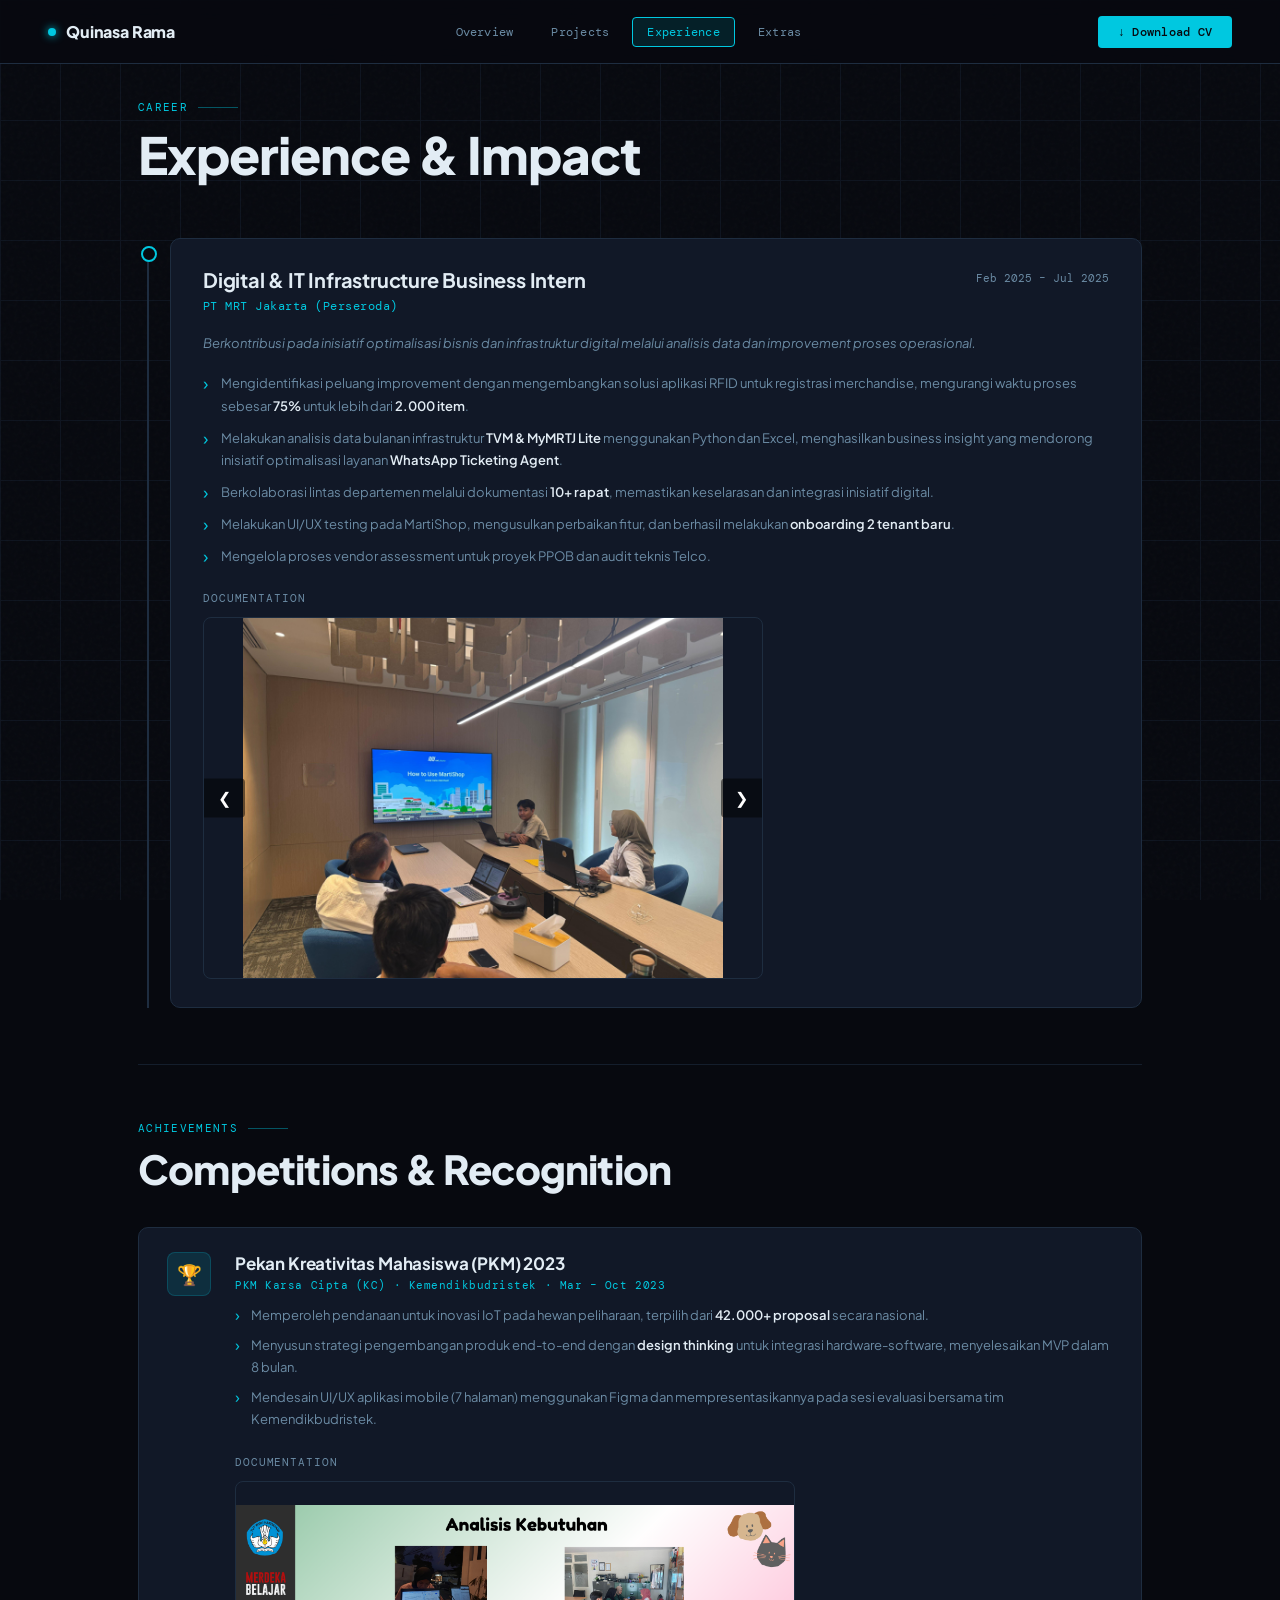
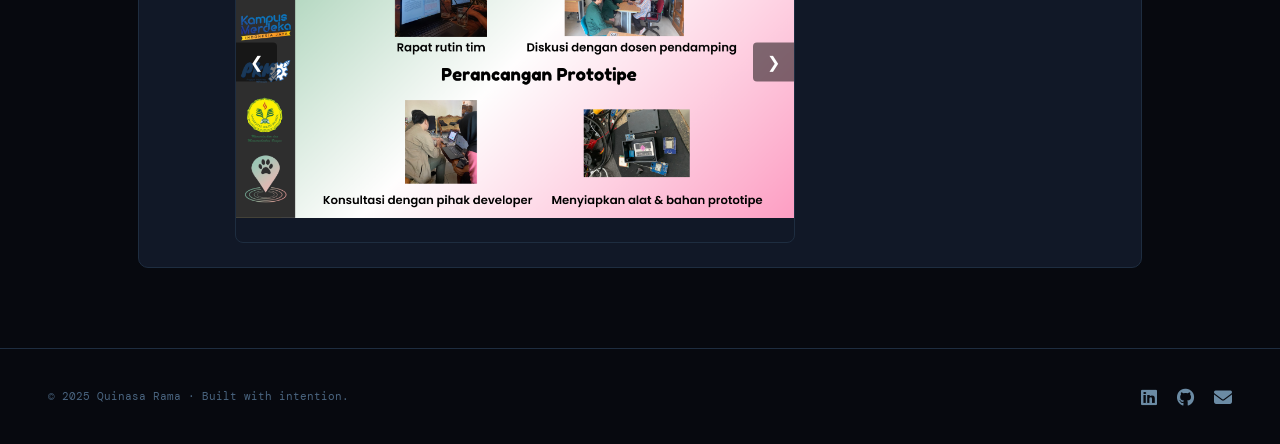
==== experience.html @ 0831547e "Re-design Version" ====
<!DOCTYPE html>
<html lang="id">
<head>
  <meta charset="UTF-8" />
  <meta name="viewport" content="width=device-width, initial-scale=1.0" />
  <meta name="description" content="Internship at PT MRT Jakarta and PKM 2023 national competition — real-world data analysis and product development experience.">
  <meta name="author" content="Quinasa Rama">
  <meta property="og:title" content="Experience — Quinasa Rama">
  <meta property="og:description" content="Internship at PT MRT Jakarta and PKM 2023 national competition — real-world data analysis and product development experience.">
  <meta property="og:type" content="website">
  <meta property="og:url" content="https://1sleep231.github.io/experience.html">
  <title>Experience — Quinasa Rama</title>
  <link rel="preconnect" href="https://fonts.googleapis.com" />
  <link rel="preconnect" href="https://fonts.gstatic.com" crossorigin />
  <link href="https://fonts.googleapis.com/css2?family=Plus+Jakarta+Sans:wght@400;500;600;700;800&family=DM+Mono:wght@400;500&display=swap" rel="stylesheet" />
  <link rel="stylesheet" href="https://cdnjs.cloudflare.com/ajax/libs/font-awesome/6.5.2/css/all.min.css" />
  <link rel="stylesheet" href="style.css" />
</head>
<body>

<header>
  <a href="index.html" class="logo"><span class="logo-dot"></span>Quinasa Rama</a>
  <nav>
    <a href="index.html">Overview</a>
    <a href="projects.html">Projects</a>
    <a href="experience.html" class="active">Experience</a>
    <a href="extras.html">Extras</a>
  </nav>
  <a href="CV_Quinasa Rama.pdf" class="cv-btn">↓ Download CV</a>
  <button class="hamburger" id="hamburgerBtn" aria-label="Toggle navigation">
    <span></span><span></span><span></span>
  </button>

</header>
<div class="mobile-nav" id="mobileNav">
  <a href="index.html" class="">Overview</a>
  <a href="projects.html" class="">Projects</a>
  <a href="experience.html" class="active">Experience</a>
  <a href="extras.html" class="">Extras</a>
</div>

<div class="page-wrap">

  <div class="page-label">Career</div>
  <h1>Experience & Impact</h1>

  <div class="timeline">
    <div class="titem">
      <div class="tcard">
        <div class="tcard-top">
          <div class="tcard-role">Digital & IT Infrastructure Business Intern</div>
          <div class="tcard-period">Feb 2025 – Jul 2025</div>
        </div>
        <div class="tcard-company">PT MRT Jakarta (Perseroda)</div>
        <div class="tcard-desc">Berkontribusi pada inisiatif optimalisasi bisnis dan infrastruktur digital melalui analisis data dan improvement proses operasional.</div>
        <ul class="tcard-bullets">
          <li>Mengidentifikasi peluang improvement dengan mengembangkan solusi aplikasi RFID untuk registrasi merchandise, mengurangi waktu proses sebesar <strong>75%</strong> untuk lebih dari <strong>2.000 item</strong>.</li>
          <li>Melakukan analisis data bulanan infrastruktur <strong>TVM & MyMRTJ Lite</strong> menggunakan Python dan Excel, menghasilkan business insight yang mendorong inisiatif optimalisasi layanan <strong>WhatsApp Ticketing Agent</strong>.</li>
          <li>Berkolaborasi lintas departemen melalui dokumentasi <strong>10+ rapat</strong>, memastikan keselarasan dan integrasi inisiatif digital.</li>
          <li>Melakukan UI/UX testing pada MartiShop, mengusulkan perbaikan fitur, dan berhasil melakukan <strong>onboarding 2 tenant baru</strong>.</li>
          <li>Mengelola proses vendor assessment untuk proyek PPOB dan audit teknis Telco.</li>
        </ul>

        <div class="slider-section">
          <div class="slider-label">Documentation</div>
          <div class="slider-wrap" id="slider-mrt">
            <div class="slider-track">
              <img src="images/mrt_foto1.jpeg" alt="MRT Jakarta 1">
              <img src="images/mrt_foto2.jpeg" alt="MRT Jakarta 2">
            </div>
            <button class="slider-btn prev" onclick="slideMove('slider-mrt', -1)">&#10094;</button>
            <button class="slider-btn next" onclick="slideMove('slider-mrt', 1)">&#10095;</button>
          </div>
        </div>
      </div>
    </div>
  </div>

  <div class="section-divider"></div>

  <div class="page-label">Achievements</div>
  <h1 style="font-size: clamp(26px,3.5vw,40px); margin-bottom: 36px;">Competitions & Recognition</h1>

  <div class="comp-grid">
    <div class="comp-card">
      <div class="comp-icon">🏆</div>
      <div>
        <div class="comp-title">Pekan Kreativitas Mahasiswa (PKM) 2023</div>
        <div class="comp-org">PKM Karsa Cipta (KC) · Kemendikbudristek · Mar – Oct 2023</div>
        <ul class="comp-bullets">
          <li>Memperoleh pendanaan untuk inovasi IoT pada hewan peliharaan, terpilih dari <strong>42.000+ proposal</strong> secara nasional.</li>
          <li>Menyusun strategi pengembangan produk end-to-end dengan <strong>design thinking</strong> untuk integrasi hardware-software, menyelesaikan MVP dalam 8 bulan.</li>
          <li>Mendesain UI/UX aplikasi mobile (7 halaman) menggunakan Figma dan mempresentasikannya pada sesi evaluasi bersama tim Kemendikbudristek.</li>
        </ul>

        <div class="slider-section">
          <div class="slider-label">Documentation</div>
          <div class="slider-wrap" id="slider-pkm">
            <div class="slider-track">
              <img src="images/pkm_foto3.png" alt="PKM 1">
              <img src="images/pkm_foto4.png" alt="PKM 2">
              <img src="images/pkm_foto5.png" alt="PKM 3">
              <img src="images/pkm_foto1.jpg" alt="PKM 4">
              <img src="images/pkm_foto2.jpg" alt="PKM 5">
            </div>
            <button class="slider-btn prev" onclick="slideMove('slider-pkm', -1)">&#10094;</button>
            <button class="slider-btn next" onclick="slideMove('slider-pkm', 1)">&#10095;</button>
          </div>
        </div>
      </div>
    </div>
  </div>

</div>

<footer>
  <span class="footer-copy">© 2025 Quinasa Rama · Built with intention.</span>
  <div class="footer-links">
    <a href="https://www.linkedin.com/in/quinasa-rama-63125a259/" target="_blank" rel="noopener noreferrer"><i class="fab fa-linkedin"></i></a>
    <a href="https://github.com/1sleep231" target="_blank" rel="noopener noreferrer"><i class="fab fa-github"></i></a>
    <a href="mailto:quinasarama@gmail.com"><i class="fas fa-envelope"></i></a>
  </div>
</footer>

<script>
  const sliders = {};
  function slideMove(id, dir) {
    if (!sliders[id]) sliders[id] = 0;
    const wrap = document.getElementById(id);
    const track = wrap.querySelector('.slider-track');
    const total = track.querySelectorAll('img').length;
    sliders[id] = (sliders[id] + dir + total) % total;
    track.style.transform = `translateX(${-sliders[id] * 100}%)`;
  }
</script>

<script>
  const btn = document.getElementById('hamburgerBtn');
  const nav = document.getElementById('mobileNav');
  btn.addEventListener('click', () => {
    nav.classList.toggle('open');
    btn.classList.toggle('open');
  });
  // Close on link click
  nav.querySelectorAll('a').forEach(a => a.addEventListener('click', () => {
    nav.classList.remove('open');
    btn.classList.remove('open');
  }));
</script>
</body>
</html>
---- style.css ----
/* ==========================================================================
   BASE & VARIABLES
   ========================================================================== */
*, *::before, *::after { box-sizing: border-box; margin: 0; padding: 0; }

:root {
  --bg:        #07090F;
  --bg2:       #0D1117;
  --surface:   #111827;
  --surface2:  #1a2233;
  --border:    #1E2D40;
  --border2:   #2a3f58;
  --cyan:      #00C8E0;
  --cyan-dim:  rgba(0,200,224,0.12); /* Menggunakan opacity tertinggi dari file Anda */
  --cyan-glow: rgba(0,200,224,0.25);
  --green:     #10B981;
  --amber:     #F59E0B;
  --text:      #E2ECF4;
  --muted:     #6B8BA4;
  --muted2:    #4a6580;
}

html { scroll-behavior: smooth; }

body {
  background: var(--bg);
  color: var(--text);
  font-family: 'Plus Jakarta Sans', sans-serif;
  min-height: 100vh;
  overflow-x: hidden;
}

/* Grid Background */
body::before {
  content: '';
  position: fixed;
  inset: 0;
  background-image:
    linear-gradient(var(--border) 1px, transparent 1px),
    linear-gradient(90deg, var(--border) 1px, transparent 1px);
  background-size: 60px 60px;
  opacity: 0.35;
  pointer-events: none;
  z-index: 0;
}

/* Noise Overlay (Dari index) */
body::after {
  content: '';
  position: fixed;
  inset: 0;
  background-image: url("data:image/svg+xml,%3Csvg viewBox='0 0 256 256' xmlns='http://www.w3.org/2000/svg'%3E%3Cfilter id='noise'%3E%3CfeTurbulence type='fractalNoise' baseFrequency='0.9' numOctaves='4' stitchTiles='stitch'/%3E%3C/filter%3E%3Crect width='100%25' height='100%25' filter='url(%23noise)' opacity='0.04'/%3E%3C/svg%3E");
  opacity: 0.6;
  pointer-events: none;
  z-index: 0;
}

* { position: relative; z-index: 1; }

/* ==========================================================================
   HEADER & NAVIGATION
   ========================================================================== */
header {
  position: fixed;
  top: 0; left: 0; right: 0;
  z-index: 100;
  display: flex;
  align-items: center;
  justify-content: space-between;
  padding: 0 48px;
  height: 64px;
  border-bottom: 1px solid var(--border);
  background: rgba(7,9,15,0.88);
  backdrop-filter: blur(12px);
}

.logo {
  font-family: 'Plus Jakarta Sans', sans-serif;
  font-weight: 800;
  font-size: 16px;
  color: var(--text);
  text-decoration: none;
  letter-spacing: -0.01em;
  display: flex;
  align-items: center;
  gap: 10px;
}

.logo-dot {
  width: 8px; height: 8px;
  border-radius: 50%;
  background: var(--cyan);
  box-shadow: 0 0 8px var(--cyan);
  animation: pulse 2.5s ease-in-out infinite;
}

nav { display: flex; align-items: center; gap: 8px; }

nav a {
  font-family: 'DM Mono', monospace;
  font-size: 12px;
  color: var(--muted);
  text-decoration: none;
  padding: 6px 14px;
  border-radius: 4px;
  border: 1px solid transparent;
  transition: color 0.2s, border-color 0.2s, background 0.2s;
  letter-spacing: 0.02em;
}

nav a:hover { color: var(--text); border-color: var(--border2); background: var(--surface); }
nav a.active { color: var(--cyan); border-color: var(--cyan); background: var(--cyan-dim); }

.cv-btn {
  font-family: 'DM Mono', monospace;
  font-size: 12px;
  font-weight: 500;
  color: var(--bg);
  background: var(--cyan);
  border: none;
  padding: 8px 20px;
  border-radius: 4px;
  cursor: pointer;
  text-decoration: none;
  margin-left: 16px;
  transition: box-shadow 0.2s, opacity 0.2s;
  letter-spacing: 0.02em;
}

.cv-btn:hover { opacity: 0.85; box-shadow: 0 0 20px var(--cyan-glow); }

/* ==========================================================================
   COMMON COMPONENTS
   ========================================================================== */
.page-wrap { max-width: 1100px; margin: 0 auto; padding: 100px 48px 80px; }
.page-header { margin-bottom: 56px; }

.page-label, .section-label {
  font-family: 'DM Mono', monospace;
  font-size: 11px;
  color: var(--cyan);
  letter-spacing: 0.12em;
  text-transform: uppercase;
  margin-bottom: 12px;
  display: flex;
  align-items: center;
  gap: 10px;
}

.page-label::after, .section-label::after {
  content: ''; flex: 1; max-width: 40px; height: 1px; background: var(--cyan); opacity: 0.4;
}

h1 {
  font-family: 'Plus Jakarta Sans', sans-serif;
  font-weight: 800;
  font-size: clamp(30px, 4vw, 52px);
  letter-spacing: -0.02em;
  line-height: 1.1;
  margin-bottom: 16px;
}
.page-wrap > h1 { margin-bottom: 56px; } /* Untuk halaman experience */
.page-wrap .page-sub ~ h1, .page-header h1 { margin-bottom: 16px; }

.page-sub { font-size: 15px; color: var(--muted); line-height: 1.7; max-width: 560px; margin-bottom: 56px; }

.section-title {
  font-family: 'Plus Jakarta Sans', sans-serif;
  font-size: clamp(26px, 3vw, 38px);
  font-weight: 800;
  letter-spacing: -0.02em;
  line-height: 1.15;
  margin-bottom: 48px;
}

.section-divider, .divider { height: 1px; background: var(--border); opacity: 0.6; }
.section-divider { margin: 56px 0; }
.divider { margin: 48px 0; }
section .divider { margin: 0 48px; }

/* Buttons */
.btn-primary, .btn-cyan {
  font-family: 'DM Mono', monospace;
  font-size: 13px; font-weight: 500;
  color: var(--bg); background: var(--cyan); border: none;
  padding: 12px 28px; border-radius: 4px; cursor: pointer;
  text-decoration: none; transition: box-shadow 0.2s, opacity 0.2s;
  letter-spacing: 0.02em;
}
.btn-primary:hover, .btn-cyan:hover { opacity: 0.9; box-shadow: 0 0 24px var(--cyan-glow); }

.btn-ghost, .btn-outline {
  font-family: 'DM Mono', monospace;
  font-size: 13px; color: var(--muted); background: transparent;
  border: 1px solid var(--border2); padding: 12px 28px;
  border-radius: 4px; cursor: pointer; text-decoration: none;
  transition: color 0.2s, border-color 0.2s;
}
.btn-ghost:hover, .btn-outline:hover { color: var(--text); border-color: var(--muted); }

/* ==========================================================================
   INDEX (HOME) PAGE SPECIFIC
   ========================================================================== */
.hero {
  min-height: 100vh; display: grid; grid-template-columns: 1fr 1fr;
  align-items: center; padding: 64px 48px 0; gap: 64px;
}
.hero-left { display: flex; flex-direction: column; gap: 28px; }
.hero-tag {
  display: inline-flex; align-items: center; gap: 8px;
  font-family: 'DM Mono', monospace; font-size: 11px; color: var(--cyan);
  letter-spacing: 0.12em; text-transform: uppercase;
  border: 1px solid var(--border2); padding: 6px 14px;
  border-radius: 40px; background: var(--cyan-dim);
  width: fit-content; animation: fadeUp 0.6s ease both;
}
.hero-tag span { width: 6px; height: 6px; border-radius: 50%; background: var(--cyan); }
.hero h1 { font-size: clamp(38px, 4.5vw, 60px); margin-bottom: 0; animation: fadeUp 0.6s 0.1s ease both; }
.hero h1 .name-accent { color: var(--cyan); }
.hero-sub {
  font-size: 16px; line-height: 1.7; color: var(--muted);
  max-width: 480px; animation: fadeUp 0.6s 0.2s ease both;
}
.hero-ctas { display: flex; gap: 12px; flex-wrap: wrap; animation: fadeUp 0.6s 0.3s ease both; }
.hero-right { animation: fadeUp 0.6s 0.15s ease both; }

.stats-card { background: var(--surface); border: 1px solid var(--border); border-radius: 12px; overflow: hidden; }
.stats-card-header { padding: 20px 24px 16px; border-bottom: 1px solid var(--border); display: flex; align-items: center; justify-content: space-between; }
.stats-card-title { font-family: 'DM Mono', monospace; font-size: 11px; color: var(--muted); letter-spacing: 0.1em; text-transform: uppercase; }
.stats-card-dots { display: flex; gap: 6px; }
.stats-card-dots span { width: 10px; height: 10px; border-radius: 50%; }
.stats-card-dots span:nth-child(1) { background: #FF5F57; }
.stats-card-dots span:nth-child(2) { background: #FFBD2E; }
.stats-card-dots span:nth-child(3) { background: #28CA41; }
.stats-grid { display: grid; grid-template-columns: 1fr 1fr; }
.stat-block { padding: 28px 24px; border-right: 1px solid var(--border); border-bottom: 1px solid var(--border); }
.stat-block:nth-child(2n) { border-right: none; }
.stat-block:nth-child(3), .stat-block:nth-child(4) { border-bottom: none; }
.stat-val { font-family: 'Plus Jakarta Sans', sans-serif; font-size: 38px; font-weight: 800; color: var(--cyan); line-height: 1; letter-spacing: -0.02em; }
.stat-label { font-family: 'DM Mono', monospace; font-size: 11px; color: var(--muted); margin-top: 8px; letter-spacing: 0.05em; text-transform: uppercase; }
.stat-sub { font-size: 12px; color: var(--muted2); margin-top: 4px; }

section { padding: 80px 48px; max-width: 1200px; margin: 0 auto; }
.skills-grid { display: grid; grid-template-columns: repeat(auto-fill, minmax(140px, 1fr)); gap: 10px; }
.skill-chip {
  display: flex; align-items: center; gap: 10px; padding: 12px 16px;
  background: var(--surface); border: 1px solid var(--border); border-radius: 6px;
  cursor: default; transition: border-color 0.2s, background 0.2s;
}
.skill-chip:hover { border-color: var(--cyan); background: var(--cyan-dim); }
.skill-chip i { font-size: 15px; color: var(--muted); width: 16px; transition: color 0.2s; }
.skill-chip:hover i { color: var(--cyan); }
.skill-chip span { font-family: 'DM Mono', monospace; font-size: 12px; color: var(--text); }

.projects-grid { display: grid; grid-template-columns: 1fr 1fr; gap: 20px; }
.project-card {
  background: var(--surface); border: 1px solid var(--border); border-radius: 10px;
  overflow: hidden; text-decoration: none; display: flex; flex-direction: column;
  transition: border-color 0.25s, transform 0.25s, box-shadow 0.25s;
}
.project-card:hover { border-color: var(--cyan); transform: translateY(-4px); box-shadow: 0 12px 40px rgba(0,200,224,0.1); }
.project-thumb { height: 180px; background: var(--surface2); overflow: hidden; position: relative; }
.project-thumb img { width: 100%; height: 100%; object-fit: cover; opacity: 0.7; transition: opacity 0.3s, transform 0.3s; }
.project-card:hover .project-thumb img { opacity: 1; transform: scale(1.04); }
.project-featured-badge, .thumb-badge {
  position: absolute; top: 12px; left: 12px; background: var(--cyan); color: var(--bg);
  font-family: 'DM Mono', monospace; font-size: 10px; font-weight: 500;
  padding: 4px 10px; border-radius: 20px; letter-spacing: 0.06em; text-transform: uppercase;
}
.project-body { padding: 24px; flex: 1; display: flex; flex-direction: column; gap: 12px; }
.project-tags { display: flex; flex-wrap: wrap; gap: 6px; }
.project-tag, .tag {
  font-family: 'DM Mono', monospace; font-size: 10px; color: var(--cyan);
  background: var(--cyan-dim); border: 1px solid rgba(0,200,224,0.2);
  padding: 3px 10px; border-radius: 4px; letter-spacing: 0.04em;
}
.project-title { font-family: 'Plus Jakarta Sans', sans-serif; font-size: 18px; font-weight: 700; color: var(--text); line-height: 1.3; letter-spacing: -0.01em; }
.project-desc { font-size: 13px; line-height: 1.7; color: var(--muted); flex: 1; }
.project-metric { display: flex; align-items: center; gap: 8px; padding-top: 12px; border-top: 1px solid var(--border); }
.project-metric-val { font-family: 'Plus Jakarta Sans', sans-serif; font-size: 22px; font-weight: 800; color: var(--green); }
.project-metric-label { font-family: 'DM Mono', monospace; font-size: 11px; color: var(--muted); }

.view-all-link {
  display: inline-flex; align-items: center; gap: 8px; font-family: 'DM Mono', monospace;
  font-size: 12px; color: var(--cyan); text-decoration: none; margin-top: 32px; transition: gap 0.2s;
}
.view-all-link:hover { gap: 14px; }

/* ==========================================================================
   PROJECTS PAGE SPECIFIC
   ========================================================================== */
.projects-list { display: flex; flex-direction: column; gap: 28px; }
.pcard {
  background: var(--surface); border: 1px solid var(--border); border-radius: 12px;
  overflow: hidden; display: grid; grid-template-columns: 320px 1fr;
  transition: border-color 0.25s, box-shadow 0.25s; animation: fadeUp 0.5s ease both;
}
.pcard:hover { border-color: var(--cyan); box-shadow: 0 8px 40px rgba(0,200,224,0.08); }
.pcard:nth-child(2) { animation-delay: 0.1s; }
.pcard:nth-child(3) { animation-delay: 0.2s; }
.pcard:nth-child(4) { animation-delay: 0.3s; }

.pcard-thumb { position: relative; overflow: hidden; cursor: pointer; background: var(--surface2); }
.pcard-thumb img { width: 100%; height: 100%; object-fit: cover; opacity: 0.7; transition: opacity 0.3s, transform 0.3s; display: block; }
.pcard-thumb:hover img { opacity: 1; transform: scale(1.04); }
.thumb-overlay {
  position: absolute; bottom: 0; left: 0; right: 0; background: linear-gradient(transparent, rgba(0,0,0,0.7));
  color: #fff; font-size: 12px; font-weight: 600; padding: 32px 14px 12px; opacity: 0; transition: opacity 0.25s;
}
.pcard-thumb:hover .thumb-overlay { opacity: 1; }

.pcard-body { padding: 32px; display: flex; flex-direction: column; gap: 14px; }
.pcard-tags { display: flex; flex-wrap: wrap; gap: 6px; }
.pcard-title { font-family: 'Plus Jakarta Sans', sans-serif; font-size: 20px; font-weight: 700; color: var(--text); line-height: 1.3; letter-spacing: -0.01em; }
.pcard-title a { color: inherit; text-decoration: none; }
.pcard-title a:hover { color: var(--cyan); }
.pcard-section { display: flex; flex-direction: column; gap: 4px; }
.pcard-section-label { font-family: 'DM Mono', monospace; font-size: 10px; color: var(--cyan); letter-spacing: 0.08em; text-transform: uppercase; }
.pcard-section p { font-size: 13px; color: var(--muted); line-height: 1.7; }
.pcard-section strong { color: var(--text); font-weight: 600; }
.pcard-metrics { display: flex; gap: 24px; flex-wrap: wrap; padding-top: 16px; border-top: 1px solid var(--border); margin-top: auto; }
.metric { display: flex; flex-direction: column; gap: 3px; }
.metric-val { font-family: 'Plus Jakarta Sans', sans-serif; font-size: 22px; font-weight: 800; color: var(--green); letter-spacing: -0.02em; }
.metric-label { font-family: 'DM Mono', monospace; font-size: 10px; color: var(--muted); }

/* Lightbox */
.lightbox-overlay { display: none; position: fixed; inset: 0; background: rgba(0,0,0,0.92); z-index: 9999; align-items: center; justify-content: center; }
.lightbox-overlay.active { display: flex; }
.lightbox-modal { position: relative; max-width: 960px; width: 92vw; display: flex; flex-direction: column; align-items: center; }
.lightbox-img-wrap { width: 100%; max-height: 75vh; display: flex; align-items: center; justify-content: center; border-radius: 8px; overflow: hidden; }
#lightbox-img { max-width: 100%; max-height: 75vh; object-fit: contain; border-radius: 6px; transition: opacity 0.15s ease; }
.lightbox-footer { display: flex; align-items: center; justify-content: space-between; width: 100%; padding: 12px 4px 0; }
#lightbox-caption { font-size: 13px; color: rgba(255,255,255,0.7); margin: 0; }
#lightbox-counter { font-size: 12px; color: rgba(255,255,255,0.4); font-family: 'DM Mono', monospace; }
.lightbox-close { position: absolute; top: -48px; right: 0; background: none; border: none; color: #fff; font-size: 20px; cursor: pointer; padding: 8px; opacity: 0.6; }
.lightbox-close:hover { opacity: 1; }
.lightbox-prev, .lightbox-next { position: absolute; top: 50%; transform: translateY(-50%); background: rgba(255,255,255,0.1); border: none; color: #fff; font-size: 18px; padding: 14px 18px; cursor: pointer; border-radius: 6px; transition: background 0.2s; }
.lightbox-prev { left: -64px; }
.lightbox-next { right: -64px; }
.lightbox-prev:hover, .lightbox-next:hover { background: rgba(255,255,255,0.22); }

/* ==========================================================================
   EXPERIENCE PAGE SPECIFIC
   ========================================================================== */
.timeline { position: relative; padding-left: 32px; }
.timeline::before { content: ''; position: absolute; left: 9px; top: 8px; bottom: 0; width: 2px; background: var(--border); }
.titem { position: relative; margin-bottom: 56px; animation: fadeUp 0.5s ease both; }
.titem:nth-child(2) { animation-delay: 0.1s; }
.titem:nth-child(3) { animation-delay: 0.2s; }
.titem::before { content: ''; position: absolute; left: -29px; top: 8px; width: 16px; height: 16px; border-radius: 50%; border: 2px solid var(--cyan); background: var(--bg); transition: background 0.2s, box-shadow 0.2s; }
.titem:hover::before { background: var(--cyan); box-shadow: 0 0 12px var(--cyan-glow); }
.tcard { background: var(--surface); border: 1px solid var(--border); border-radius: 10px; padding: 28px 32px; transition: border-color 0.2s, transform 0.2s; }
.titem:hover .tcard { border-color: var(--border2); transform: translateX(4px); }
.tcard-top { display: flex; align-items: flex-start; justify-content: space-between; gap: 16px; margin-bottom: 6px; }
.tcard-role { font-family: 'Plus Jakarta Sans', sans-serif; font-size: 20px; font-weight: 700; color: var(--text); letter-spacing: -0.01em; }
.tcard-period { font-family: 'DM Mono', monospace; font-size: 11px; color: var(--muted); white-space: nowrap; padding-top: 4px; }
.tcard-company { font-family: 'DM Mono', monospace; font-size: 12px; color: var(--cyan); letter-spacing: 0.04em; margin-bottom: 18px; }
.tcard-desc { font-size: 13px; color: var(--muted); line-height: 1.7; margin-bottom: 18px; font-style: italic; }
.tcard-bullets { list-style: none; display: flex; flex-direction: column; gap: 10px; }
.tcard-bullets li { font-size: 13px; color: var(--muted); line-height: 1.7; padding-left: 18px; position: relative; }
.tcard-bullets li::before { content: '›'; position: absolute; left: 0; top: -1px; color: var(--cyan); font-size: 18px; line-height: 1.3; }
.tcard-bullets strong { color: var(--text); font-weight: 600; }

.comp-grid { display: grid; grid-template-columns: 1fr; gap: 16px; }
.comp-card { background: var(--surface); border: 1px solid var(--border); border-radius: 10px; padding: 24px 28px; display: flex; gap: 24px; align-items: flex-start; transition: border-color 0.2s; animation: fadeUp 0.5s ease both; }
.comp-card:hover { border-color: var(--border2); }
.comp-icon { width: 44px; height: 44px; border-radius: 8px; background: var(--cyan-dim); border: 1px solid rgba(0,200,224,0.2); display: flex; align-items: center; justify-content: center; font-size: 20px; flex-shrink: 0; }
.comp-title { font-family: 'Plus Jakarta Sans', sans-serif; font-size: 17px; font-weight: 700; color: var(--text); letter-spacing: -0.01em; margin-bottom: 4px; }
.comp-org { font-family: 'DM Mono', monospace; font-size: 11px; color: var(--cyan); letter-spacing: 0.05em; margin-bottom: 12px; }
.comp-bullets { list-style: none; display: flex; flex-direction: column; gap: 8px; }
.comp-bullets li { font-size: 13px; color: var(--muted); line-height: 1.7; padding-left: 16px; position: relative; }
.comp-bullets li::before { content: '›'; position: absolute; left: 0; color: var(--cyan); font-size: 16px; line-height: 1.4; }
.comp-bullets strong { color: var(--text); font-weight: 600; }

.slider-section { margin-top: 24px; }
.slider-label { font-family: 'DM Mono', monospace; font-size: 11px; color: var(--muted); letter-spacing: 0.08em; text-transform: uppercase; margin-bottom: 12px; }
.slider-wrap { position: relative; max-width: 560px; border-radius: 8px; overflow: hidden; border: 1px solid var(--border); }
.slider-track { display: flex; transition: transform 0.4s ease; }
.slider-track img { width: 100%; flex-shrink: 0; object-fit: contain; max-height: 360px; display: block; }
.slider-btn { position: absolute; top: 50%; transform: translateY(-50%); background: rgba(0,0,0,0.5); border: none; color: #fff; padding: 10px 14px; font-size: 16px; cursor: pointer; transition: background 0.2s; }
.slider-btn:hover { background: rgba(0,0,0,0.75); }
.slider-btn.prev { left: 0; border-radius: 0 4px 4px 0; }
.slider-btn.next { right: 0; border-radius: 4px 0 0 4px; }

/* Dashboard Experience / Index Exp preview */
.exp-card { background: var(--surface); border: 1px solid var(--border); border-radius: 10px; padding: 28px 32px; display: flex; gap: 32px; align-items: flex-start; transition: border-color 0.2s; }
.exp-card:hover { border-color: var(--border2); }
.exp-logo { width: 52px; height: 52px; border-radius: 10px; background: var(--surface2); border: 1px solid var(--border); display: flex; align-items: center; justify-content: center; font-size: 20px; flex-shrink: 0; }
.exp-role { font-family: 'Plus Jakarta Sans', sans-serif; font-size: 18px; font-weight: 700; color: var(--text); letter-spacing: -0.01em; }
.exp-company { font-family: 'DM Mono', monospace; font-size: 12px; color: var(--cyan); margin-top: 4px; letter-spacing: 0.04em; }
.exp-period { font-family: 'DM Mono', monospace; font-size: 11px; color: var(--muted); margin-top: 6px; }
.exp-bullets { margin-top: 16px; display: flex; flex-direction: column; gap: 8px; list-style: none; }
.exp-bullets li { font-size: 13px; color: var(--muted); line-height: 1.6; padding-left: 16px; position: relative; }
.exp-bullets li::before { content: '›'; position: absolute; left: 0; color: var(--cyan); font-size: 16px; line-height: 1.3; }
.exp-bullets strong { color: var(--text); font-weight: 600; }

/* ==========================================================================
   EXTRAS PAGE SPECIFIC
   ========================================================================== */
.pipeline-card { background: var(--surface); border: 1px solid var(--border); border-radius: 12px; overflow: hidden; margin-bottom: 48px; animation: fadeUp 0.5s ease both; }
.pipeline-header { padding: 24px 32px; border-bottom: 1px solid var(--border); display: flex; align-items: center; justify-content: space-between; }
.pipeline-title { font-family: 'Plus Jakarta Sans', sans-serif; font-size: 20px; font-weight: 700; color: var(--text); letter-spacing: -0.01em; }
.pipeline-status { display: flex; align-items: center; gap: 8px; font-family: 'DM Mono', monospace; font-size: 11px; color: var(--green); background: rgba(16,185,129,0.1); border: 1px solid rgba(16,185,129,0.2); padding: 4px 12px; border-radius: 20px; }
.status-dot { width: 6px; height: 6px; border-radius: 50%; background: var(--green); animation: pulse-green 2s ease-in-out infinite; }
@keyframes pulse-green { 0%,100%{opacity:1;} 50%{opacity:0.4;} }
.pipeline-status.planned { color: var(--amber); background: rgba(245,158,11,0.1); border-color: rgba(245,158,11,0.2); }
.pipeline-status.planned .status-dot { background: var(--amber); }
.pipeline-body { padding: 32px; }
.pipeline-desc { font-size: 14px; color: var(--muted); line-height: 1.7; margin-bottom: 24px; }
.pipeline-stack { display: flex; flex-wrap: wrap; gap: 8px; margin-bottom: 28px; }
.stack-tag { font-family: 'DM Mono', monospace; font-size: 11px; color: var(--cyan); background: var(--cyan-dim); border: 1px solid rgba(0,200,224,0.2); padding: 4px 12px; border-radius: 4px; letter-spacing: 0.04em; }
.pipeline-flow { display: flex; align-items: center; flex-wrap: wrap; gap: 8px; padding: 20px 24px; background: var(--surface2); border: 1px solid var(--border); border-radius: 8px; }
.flow-node { font-family: 'DM Mono', monospace; font-size: 11px; color: var(--text); background: var(--surface); border: 1px solid var(--border); padding: 6px 14px; border-radius: 4px; white-space: nowrap; }
.flow-arrow { color: var(--muted2); font-size: 14px; }

.skills-section-title { font-family: 'Plus Jakarta Sans', sans-serif; font-size: 26px; font-weight: 700; letter-spacing: -0.01em; margin-bottom: 28px; }
.skills-categories { display: flex; flex-direction: column; gap: 20px; }
.skill-row { background: var(--surface); border: 1px solid var(--border); border-radius: 10px; padding: 20px 24px; display: flex; align-items: flex-start; gap: 24px; animation: fadeUp 0.5s ease both; }
.skill-row-icon { width: 40px; height: 40px; border-radius: 8px; background: var(--cyan-dim); border: 1px solid rgba(0,200,224,0.2); display: flex; align-items: center; justify-content: center; color: var(--cyan); font-size: 16px; flex-shrink: 0; }
.skill-row-name { font-family: 'Plus Jakarta Sans', sans-serif; font-size: 14px; font-weight: 600; color: var(--text); margin-bottom: 8px; }
.skill-row-tags { display: flex; flex-wrap: wrap; gap: 6px; }
.skill-row-tag { font-family: 'DM Mono', monospace; font-size: 11px; color: var(--muted); background: var(--surface2); border: 1px solid var(--border); padding: 3px 10px; border-radius: 4px; }

.cta-box { margin-top: 56px; background: var(--surface); border: 1px solid var(--border); border-radius: 12px; padding: 48px; text-align: center; }
.cta-title { font-family: 'Plus Jakarta Sans', sans-serif; font-size: 28px; font-weight: 800; letter-spacing: -0.02em; margin-bottom: 12px; }
.cta-sub { font-size: 14px; color: var(--muted); margin-bottom: 28px; }
.cta-btns { display: flex; gap: 12px; justify-content: center; flex-wrap: wrap; }

/* ==========================================================================
   FOOTER & ANIMATIONS
   ========================================================================== */
footer { border-top: 1px solid var(--border); padding: 36px 48px; display: flex; align-items: center; justify-content: space-between; }
.footer-copy { font-family: 'DM Mono', monospace; font-size: 11px; color: var(--muted2); }
.footer-links { display: flex; gap: 20px; }
.footer-links a { color: var(--muted); font-size: 18px; text-decoration: none; transition: color 0.2s; }
.footer-links a:hover { color: var(--cyan); }

@keyframes fadeUp {
  from { opacity: 0; transform: translateY(24px); }
  to   { opacity: 1; transform: translateY(0); }
}

/* Responsive styles moved to hamburger section below */
/* ==========================================================================
   MOBILE HAMBURGER MENU
   ========================================================================== */
.hamburger {
  display: none;
  flex-direction: column;
  justify-content: center;
  gap: 5px;
  width: 36px; height: 36px;
  background: none; border: none; cursor: pointer; padding: 4px;
  margin-left: 8px;
}
.hamburger span {
  display: block; width: 100%; height: 2px;
  background: var(--muted);
  border-radius: 2px;
  transition: transform 0.25s ease, opacity 0.25s ease, background 0.2s;
}
.hamburger.open span:nth-child(1) { transform: translateY(7px) rotate(45deg); background: var(--cyan); }
.hamburger.open span:nth-child(2) { opacity: 0; }
.hamburger.open span:nth-child(3) { transform: translateY(-7px) rotate(-45deg); background: var(--cyan); }

.mobile-nav {
  display: none;
  position: fixed;
  top: 64px; left: 0; right: 0;
  background: rgba(7,9,15,0.97);
  backdrop-filter: blur(16px);
  border-bottom: 1px solid var(--border);
  flex-direction: column;
  padding: 12px 0 20px;
  z-index: 99;
  animation: fadeDown 0.2s ease;
}
.mobile-nav.open { display: flex; }
.mobile-nav a {
  font-family: 'DM Mono', monospace;
  font-size: 14px; color: var(--muted);
  text-decoration: none; padding: 14px 32px;
  border-left: 3px solid transparent;
  transition: color 0.2s, border-color 0.2s, background 0.2s;
  letter-spacing: 0.04em;
}
.mobile-nav a:hover { color: var(--text); background: var(--surface); }
.mobile-nav a.active { color: var(--cyan); border-left-color: var(--cyan); background: var(--cyan-dim); }

@keyframes fadeDown {
  from { opacity: 0; transform: translateY(-8px); }
  to   { opacity: 1; transform: translateY(0); }
}

@media (max-width: 900px) {
  header { padding: 0 24px; }
  nav { display: none; }
  .hamburger { display: flex; }
  .cv-btn { display: none; }
  .page-wrap { padding: 90px 24px 60px; }

  /* Index */
  .hero { grid-template-columns: 1fr; padding: 100px 24px 60px; gap: 40px; }
  section { padding: 60px 24px; }
  .projects-grid { grid-template-columns: 1fr; }
  .divider, section .divider { margin: 0 24px; }

  /* Projects */
  .pcard { grid-template-columns: 1fr; }
  .pcard-thumb { height: 200px; }

  /* Extras */
  .pipeline-header { flex-direction: column; align-items: flex-start; gap: 12px; }
  .cta-box { padding: 32px 24px; }

  footer { flex-direction: column; gap: 20px; padding: 32px 24px; }
}
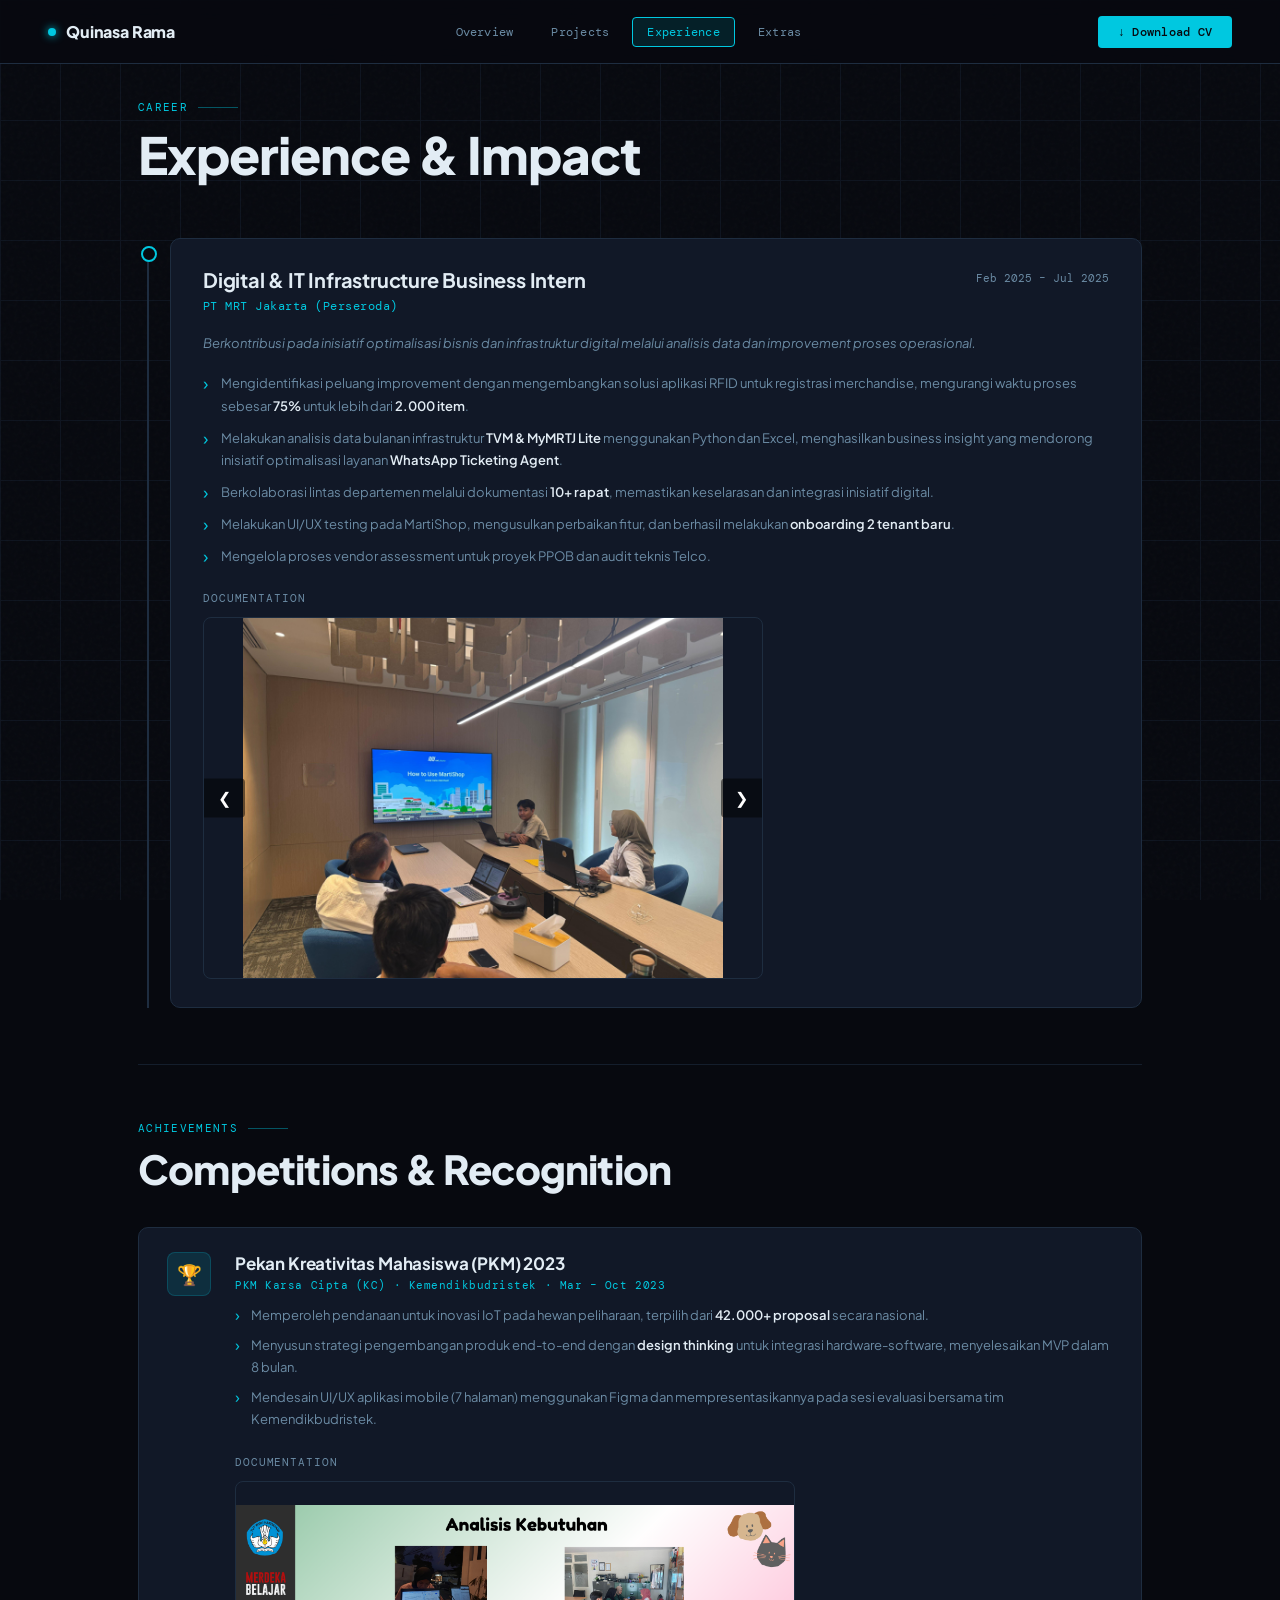
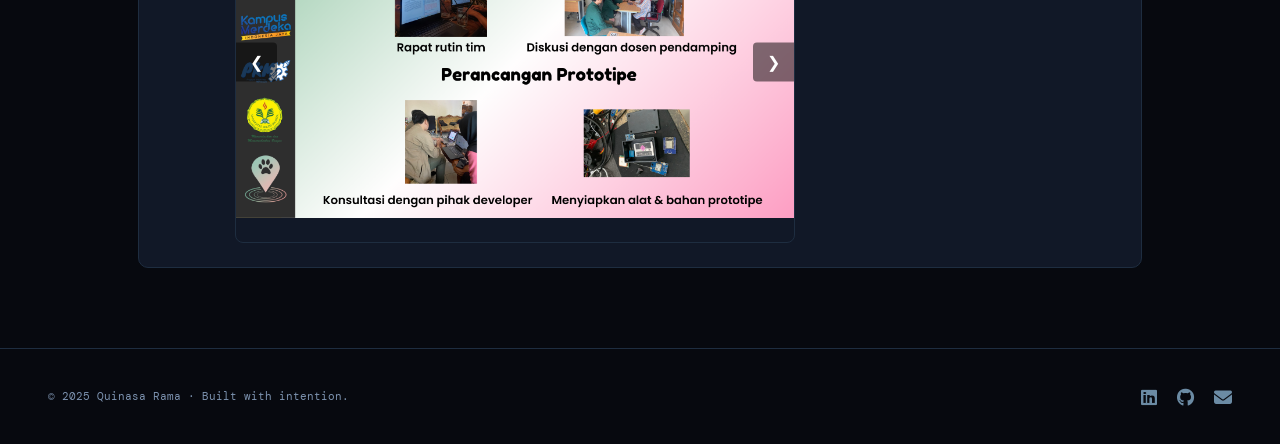
==== commit 00a69e1b: "feat: massive UI/UX overhaul, live app modal integration, and SEO optimization - projects.html: Impl" ====
--- a/experience.html
+++ b/experience.html
@@ -3,21 +3,36 @@
 <head>
   <meta charset="UTF-8" />
   <meta name="viewport" content="width=device-width, initial-scale=1.0" />
-  <meta name="description" content="Internship at PT MRT Jakarta and PKM 2023 national competition — real-world data analysis and product development experience.">
+  
+  <!-- SEO Dasar -->
+  <meta name="description" content="Data Analyst specializing in Python, SQL, ML, and automated data pipelines. Fresh graduate with hands-on project experience across fintech, retail, and e-commerce.">
   <meta name="author" content="Quinasa Rama">
-  <meta property="og:title" content="Experience — Quinasa Rama">
-  <meta property="og:description" content="Internship at PT MRT Jakarta and PKM 2023 national competition — real-world data analysis and product development experience.">
+  <meta name="keywords" content="Data Analyst, Machine Learning, Python, SQL, Flask, Business Intelligence, Data Pipeline">
+  
+  <!-- Open Graph / Meta Tags (Untuk WhatsApp, LinkedIn, Facebook, dll) -->
+  <meta property="og:title" content="Quinasa Rama — Data Analyst Portfolio">
+  <meta property="og:description" content="Turning data into decisions. Explore end-to-end data pipelines, ML systems, and automated workflows.">
   <meta property="og:type" content="website">
-  <meta property="og:url" content="https://1sleep231.github.io/experience.html">
-  <title>Experience — Quinasa Rama</title>
+  <meta property="og:url" content="https://1sleep231.github.io/qrama-portofolio/"> <!-- GANTI DENGAN URL LENGKAP -->
+  <meta property="og:image" content="https://drive.google.com/file/d/1XAlk9M-aM3J0MSH_AVCrgYlzSRhJf4Gi/view?usp=sharing"> <!-- PENTING: Gunakan URL Absolut (Lengkap) untuk gambar -->
+  
+  <!-- Twitter Card (Opsional, tapi bagus untuk berjaga-jaga) -->
+  <meta name="twitter:card" content="summary_large_image">
+  <meta name="twitter:title" content="Quinasa Rama — Data Analyst Portfolio">
+  <meta name="twitter:description" content="Turning data into decisions. Explore end-to-end data pipelines, ML systems, and automated workflows.">
+  <meta name="twitter:image" content="https://drive.google.com/file/d/1XAlk9M-aM3J0MSH_AVCrgYlzSRhJf4Gi/view?usp=sharing">
+
+  <title>Quinasa Rama — Data Analyst</title>
+  
+  <link rel="icon" type="image/png" href="images/favicon.ico">  
   <link rel="preconnect" href="https://fonts.googleapis.com" />
   <link rel="preconnect" href="https://fonts.gstatic.com" crossorigin />
   <link href="https://fonts.googleapis.com/css2?family=Plus+Jakarta+Sans:wght@400;500;600;700;800&family=DM+Mono:wght@400;500&display=swap" rel="stylesheet" />
   <link rel="stylesheet" href="https://cdnjs.cloudflare.com/ajax/libs/font-awesome/6.5.2/css/all.min.css" />
   <link rel="stylesheet" href="style.css" />
 </head>
+
 <body>
-
 <header>
   <a href="index.html" class="logo"><span class="logo-dot"></span>Quinasa Rama</a>
   <nav>
@@ -67,6 +82,7 @@
             <div class="slider-track">
               <img src="images/mrt_foto1.jpeg" alt="MRT Jakarta 1">
               <img src="images/mrt_foto2.jpeg" alt="MRT Jakarta 2">
+              <img src="images/SertifikatMagang.jpg" alt="Sertifikat Magang">
             </div>
             <button class="slider-btn prev" onclick="slideMove('slider-mrt', -1)">&#10094;</button>
             <button class="slider-btn next" onclick="slideMove('slider-mrt', 1)">&#10095;</button>
--- a/style.css
+++ b/style.css
@@ -17,7 +17,7 @@
   --amber:     #F59E0B;
   --text:      #E2ECF4;
   --muted:     #6B8BA4;
-  --muted2:    #4a6580;
+  --muted2:    #7d93b0;
 }
 
 html { scroll-behavior: smooth; }
@@ -289,7 +289,80 @@
 /* ==========================================================================
    PROJECTS PAGE SPECIFIC
    ========================================================================== */
-.projects-list { display: flex; flex-direction: column; gap: 28px; }
+.projects-grid-view {
+  display: grid;
+  grid-template-columns: repeat(2, 1fr);
+  gap: 28px;
+  align-items: start;
+}
+
+.pcard-grid {
+  background: var(--surface); 
+  border: 1px solid var(--border); 
+  border-radius: 12px;
+  overflow: hidden; 
+  display: flex; 
+  flex-direction: column;
+  transition: border-color 0.25s, box-shadow 0.25s; 
+  animation: fadeUp 0.5s ease both;
+}
+
+.pcard-grid:hover { 
+  border-color: var(--cyan); 
+  box-shadow: 0 8px 40px rgba(0,200,224,0.08); 
+}
+
+/* Gambar di atas untuk grid 2 kolom */
+.pcard-grid .pcard-thumb {
+  height: 220px;
+  width: 100%;
+}
+
+/* Kontainer Detail yang disembunyikan by default */
+.pcard-details {
+  display: none; 
+  flex-direction: column;
+  gap: 14px;
+  margin-top: 16px;
+  padding-top: 16px;
+  border-top: 1px dashed var(--border);
+}
+
+.pcard-details.open {
+  display: flex;
+  animation: fadeDown 0.3s ease;
+}
+
+/* Tombol Expand/Collapse */
+.btn-expand {
+  font-family: 'DM Mono', monospace;
+  font-size: 11px;
+  font-weight: 500;
+  color: var(--cyan);
+  background: var(--cyan-dim);
+  border: 1px solid rgba(0,200,224,0.2);
+  padding: 10px 16px;
+  border-radius: 6px;
+  cursor: pointer;
+  width: 100%;
+  text-align: center;
+  margin-top: 16px;
+  transition: background 0.2s, color 0.2s;
+  letter-spacing: 0.05em;
+  text-transform: uppercase;
+}
+
+.btn-expand:hover {
+  background: var(--cyan);
+  color: var(--bg);
+}
+
+/* Penyesuaian Mobile: Kembali ke 1 Kolom */
+@media (max-width: 900px) {
+  .projects-grid-view { grid-template-columns: 1fr; }
+}
+
+   .projects-list { display: flex; flex-direction: column; gap: 28px; }
 .pcard {
   background: var(--surface); border: 1px solid var(--border); border-radius: 12px;
   overflow: hidden; display: grid; grid-template-columns: 320px 1fr;
@@ -515,3 +588,271 @@
 
   footer { flex-direction: column; gap: 20px; padding: 32px 24px; }
 }
+
+@media (max-width: 900px) {
+  .slider-track {
+    overflow-x: auto;
+    scroll-snap-type: x mandatory;
+    -webkit-overflow-scrolling: touch; /* Untuk kelancaran di iOS */
+  }
+  .slider-track img {
+    scroll-snap-align: center;
+  }
+  /* Sembunyikan tombol prev/next di mobile jika memakai native scroll */
+  .slider-btn { display: none; } 
+}
+
+.values-container { padding: 80px 48px; max-width: 1200px; margin: 0 auto; }
+
+.values-grid {
+  display: grid;
+  grid-template-columns: repeat(3, 1fr);
+  gap: 24px;
+  align-items: stretch;
+}
+
+.value-card {
+  background: var(--surface);
+  border: 1px solid var(--border);
+  border-radius: 16px;
+  padding: 32px;
+  display: flex;
+  flex-direction: column;
+  transition: transform 0.3s ease, border-color 0.3s ease;
+}
+
+.value-card:hover {
+  transform: translateY(-5px);
+  border-color: var(--cyan); /* Mengembalikan warna cyan yang menyala */
+  box-shadow: 0 12px 40px rgba(0, 200, 224, 0.1); /* Menambahkan efek glow/pendaran */
+}
+
+.value-icon {
+  font-size: 28px;
+  color: var(--cyan);
+  margin-bottom: 20px;
+}
+
+.value-name {
+  font-family: 'Plus Jakarta Sans', sans-serif;
+  font-size: 18px;
+  font-weight: 800;
+  margin-bottom: 12px;
+  color: var(--text);
+}
+
+.value-desc {
+  font-size: 14px;
+  line-height: 1.6;
+  color: var(--muted);
+  margin-bottom: 20px;
+}
+
+.value-proof {
+  background: var(--bg);
+  padding: 16px;
+  border-radius: 8px;
+  font-size: 13px;
+  color: var(--text);
+  border-left: 3px solid var(--cyan);
+  margin-bottom: 20px;
+  flex-grow: 1;
+}
+
+.value-badges {
+  display: flex;
+  flex-wrap: wrap;
+  gap: 8px;
+  margin-bottom: 24px;
+}
+
+.v-badge {
+  font-family: 'DM Mono', monospace;
+  font-size: 10px;
+  background: var(--surface2);
+  color: var(--muted);
+  padding: 4px 10px;
+  border-radius: 4px;
+  border: 1px solid var(--border);
+}
+
+.value-link {
+  font-family: 'DM Mono', monospace;
+  font-size: 12px;
+  color: var(--cyan);
+  text-decoration: none;
+  font-weight: 600;
+}
+
+@media (max-width: 900px) {
+  .values-grid { grid-template-columns: 1fr; }
+}
+
+/* VALUES mods */
+.section-title .accent-text {
+  font-family: 'Plus Jakarta Sans', sans-serif;
+  font-weight: 800; /* Extra bold */
+  font-size: 1.5em; /* Sedikit lebih besar dari teks sekitarnya */
+  letter-spacing: 0.05em;
+  
+  /* Efek Gradient */
+  background: linear-gradient(135deg, var(--cyan) 0%, #ffffff 100%);
+  -webkit-background-clip: text;
+  -webkit-text-fill-color: transparent;
+  
+  /* Efek Glow/Bayangan agar pop-out di background gelap */
+  text-shadow: 0 0 20px rgba(0, 200, 224, 0.3);
+  
+  /* Menambahkan dekorasi garis bawah tipis ala teknologi (opsional) */
+  position: relative;
+  display: inline-block;
+}
+
+/* Animasi halus saat hover agar terasa interaktif */
+.section-title .accent-text:hover {
+  text-shadow: 0 0 30px var(--cyan-glow);
+  transition: text-shadow 0.3s ease;
+}
+
+/* ==========================================================================
+   SCROLL INDICATOR
+   ========================================================================== */
+.scroll-indicator {
+  position: absolute;
+  bottom: 30px; /* Jarak dari bawah hero */
+  left: 50%;
+  transform: translateX(-50%);
+  z-index: 10;
+  font-size: 24px;
+  color: var(--muted);
+  text-decoration: none;
+  transition: color 0.3s ease, opacity 0.3s ease;
+  animation: bounce 2s infinite; /* Mengaktifkan animasi membal */
+}
+
+.scroll-indicator:hover {
+  color: var(--cyan);
+  opacity: 1;
+}
+
+/* Animasi Membal (Bounce) */
+@keyframes bounce {
+  0%, 20%, 50%, 80%, 100% {
+    transform: translateY(0) translateX(-50%);
+  }
+  40% {
+    transform: translateY(-10px) translateX(-50%);
+  }
+  60% {
+    transform: translateY(-5px) translateX(-50%);
+  }
+}
+
+/* Sembunyikan di layar yang sangat kecil jika dirasa mengganggu (opsional) */
+@media (max-height: 600px) {
+  .scroll-indicator { display: none; }
+}
+
+/* ==========================================================================
+   APP MODAL (UNTUK EMBED FLASK & LOOKER STUDIO)
+   ========================================================================== */
+.app-modal-overlay {
+  display: none;
+  position: fixed;
+  inset: 0;
+  background: rgba(0, 0, 0, 0.85);
+  z-index: 10000;
+  align-items: center;
+  justify-content: center;
+  padding: 20px;
+  backdrop-filter: blur(6px); /* Efek blur pada background web */
+  animation: fadeIn 0.3s ease;
+}
+
+.app-modal-overlay.active {
+  display: flex;
+}
+
+.app-modal-content {
+  position: relative;
+  background: var(--surface);
+  border: 1px solid var(--cyan); /* Aksen garis cyan */
+  border-radius: 12px;
+  width: 100%;
+  max-width: 1100px; /* Lebar box horizontal optimal */
+  height: 85vh; /* Proporsional tidak full screen */
+  display: flex;
+  flex-direction: column;
+  box-shadow: 0 20px 50px rgba(0, 200, 224, 0.15);
+}
+
+.app-modal-header {
+  padding: 16px 24px;
+  border-bottom: 1px solid var(--border);
+  font-family: 'Plus Jakarta Sans', sans-serif;
+  font-weight: 700;
+  color: var(--text);
+  display: flex;
+  justify-content: space-between;
+  align-items: center;
+}
+
+.app-modal-close {
+  background: var(--surface2);
+  border: 1px solid var(--border);
+  color: var(--text);
+  width: 32px;
+  height: 32px;
+  border-radius: 50%;
+  cursor: pointer;
+  display: flex;
+  align-items: center;
+  justify-content: center;
+  transition: all 0.2s ease;
+}
+
+.app-modal-close:hover {
+  background: var(--danger);
+  border-color: var(--danger);
+  color: #fff;
+  transform: scale(1.1);
+}
+
+#app-iframe {
+  flex: 1;
+  width: 100%;
+  height: 100%;
+  border-radius: 0 0 12px 12px;
+  background: #fff; /* Agar Looker Studio tidak bermasalah dengan dark mode */
+}
+
+@keyframes fadeIn {
+  from { opacity: 0; }
+  to { opacity: 1; }
+}
+
+/* ==========================================================================
+   VALUE PROPOSITION CARDS (INDEX)
+   ========================================================================== */
+.values-grid {
+  display: grid;
+  grid-template-columns: repeat(auto-fit, minmax(320px, 1fr));
+  gap: 24px;
+  align-items: stretch;
+}
+
+.value-card {
+  background: var(--surface);
+  border: 1px solid var(--border);
+  border-radius: 12px;
+  padding: 32px;
+  display: flex;
+  flex-direction: column;
+  transition: transform 0.3s ease, border-color 0.3s ease, box-shadow 0.3s ease;
+}
+
+.value-card:hover {
+  transform: translateY(-5px);
+  border-color: var(--cyan);
+  box-shadow: 0 12px 40px rgba(0, 200, 224, 0.15);
+}
